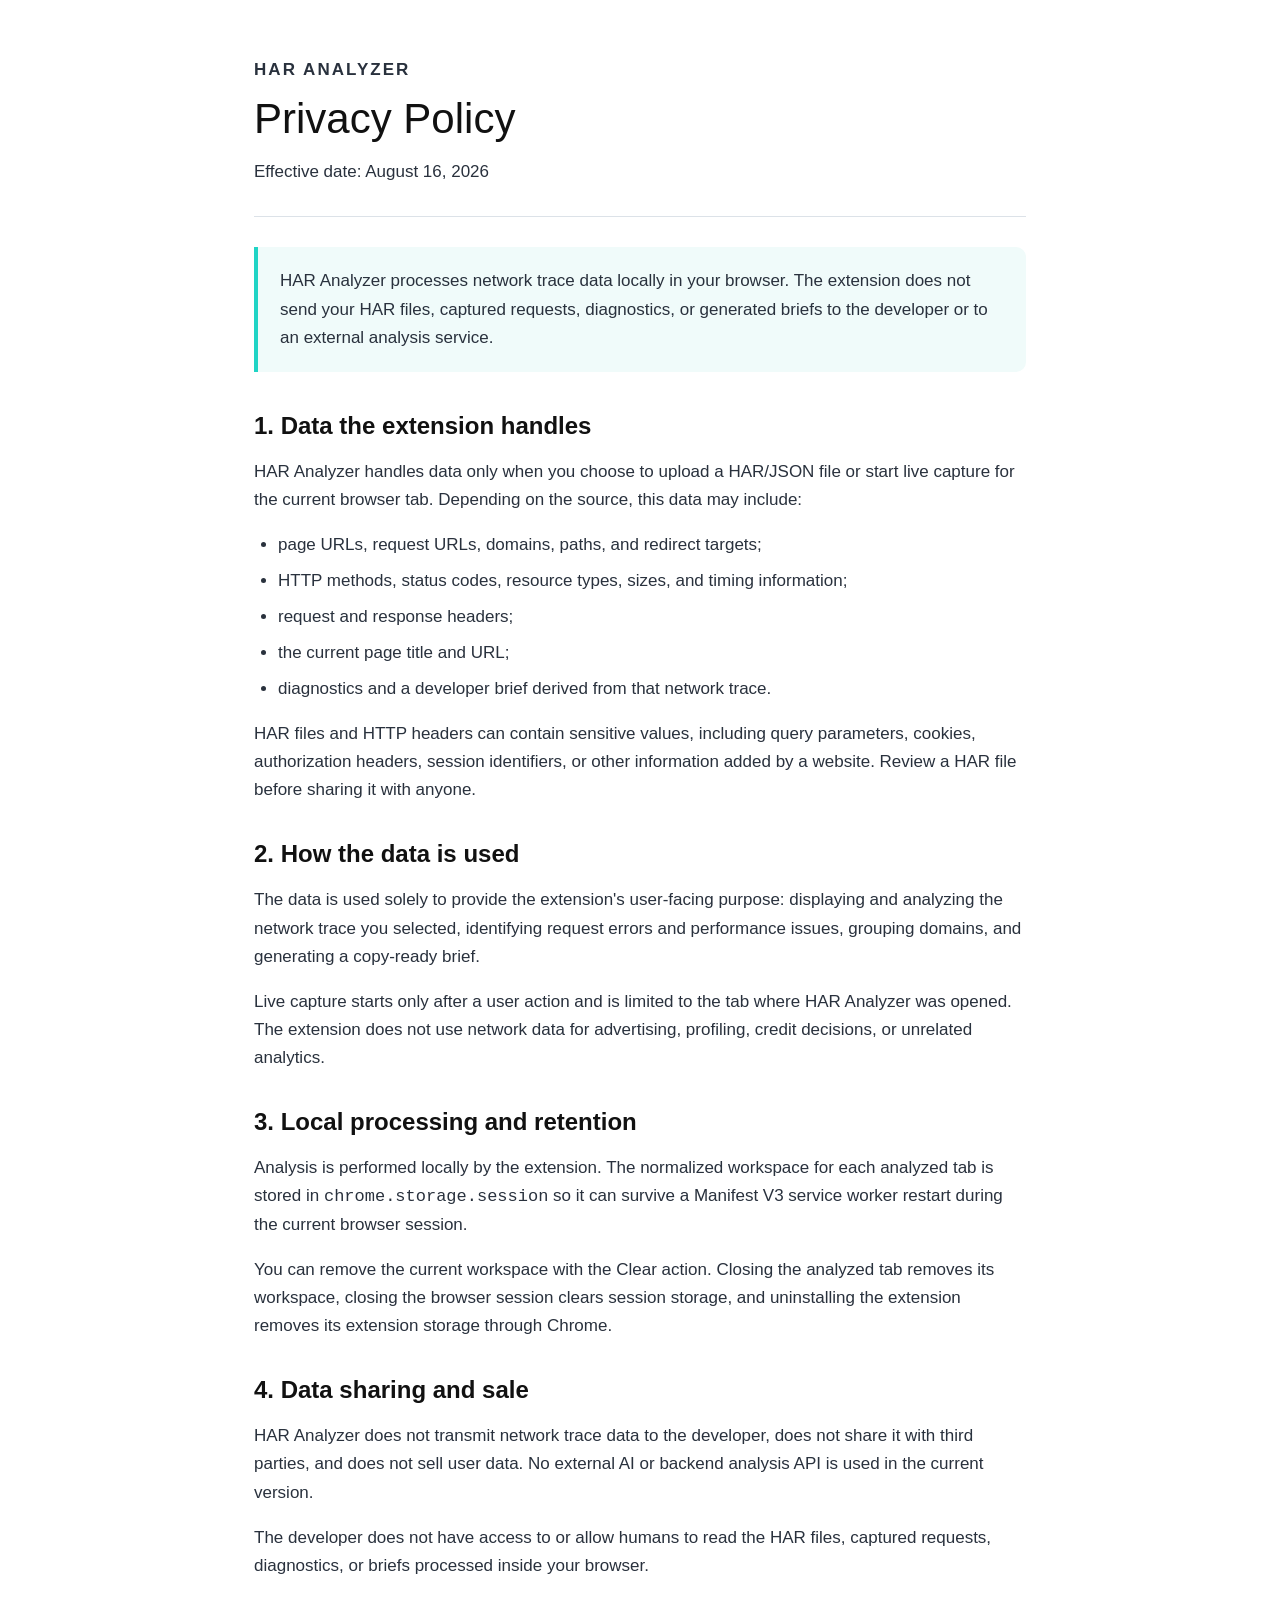
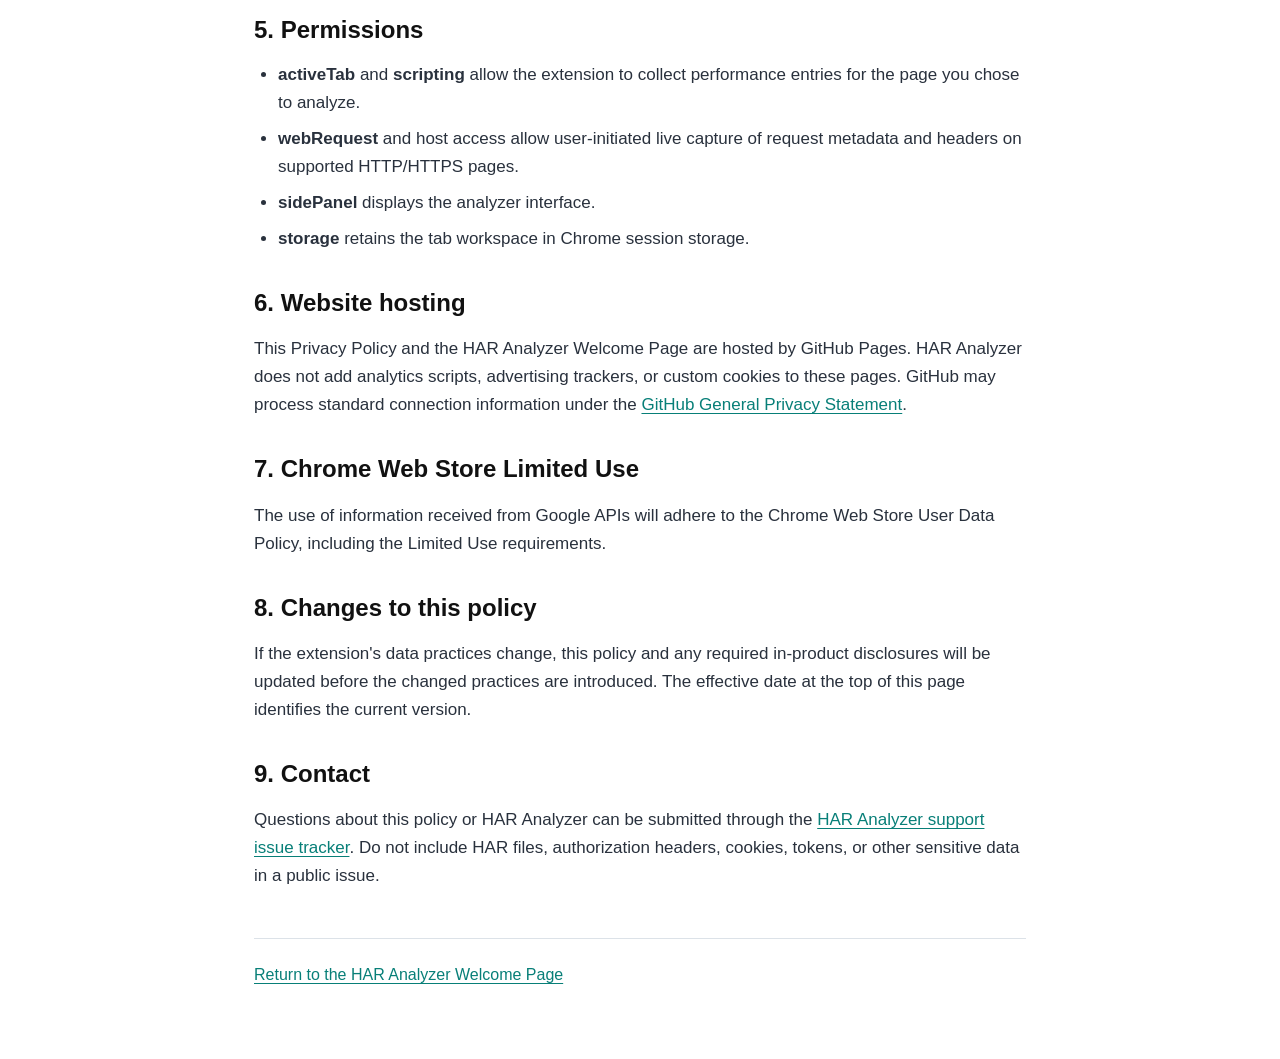
==== privacy.html @ 8afe2e1e "Add HAR Analyzer privacy policy" ====
<!doctype html>
<html lang="en">
  <head>
    <meta charset="UTF-8" />
    <meta name="viewport" content="width=device-width, initial-scale=1" />
    <title>Privacy Policy | HAR Analyzer</title>
    <meta
      name="description"
      content="Privacy Policy for the HAR Analyzer Chrome extension."
    />
    <link rel="stylesheet" href="styles.css" />
  </head>
  <body>
    <main class="legal-page">
      <header class="legal-header">
        <p class="legal-eyebrow">HAR Analyzer</p>
        <h1>Privacy Policy</h1>
        <p class="legal-updated">Effective date: August 16, 2026</p>
      </header>

      <p class="legal-summary">
        HAR Analyzer processes network trace data locally in your browser. The extension does not send your HAR files, captured requests, diagnostics, or generated briefs to the developer or to an external analysis service.
      </p>

      <section>
        <h2>1. Data the extension handles</h2>
        <p>HAR Analyzer handles data only when you choose to upload a HAR/JSON file or start live capture for the current browser tab. Depending on the source, this data may include:</p>
        <ul>
          <li>page URLs, request URLs, domains, paths, and redirect targets;</li>
          <li>HTTP methods, status codes, resource types, sizes, and timing information;</li>
          <li>request and response headers;</li>
          <li>the current page title and URL;</li>
          <li>diagnostics and a developer brief derived from that network trace.</li>
        </ul>
        <p>HAR files and HTTP headers can contain sensitive values, including query parameters, cookies, authorization headers, session identifiers, or other information added by a website. Review a HAR file before sharing it with anyone.</p>
      </section>

      <section>
        <h2>2. How the data is used</h2>
        <p>The data is used solely to provide the extension's user-facing purpose: displaying and analyzing the network trace you selected, identifying request errors and performance issues, grouping domains, and generating a copy-ready brief.</p>
        <p>Live capture starts only after a user action and is limited to the tab where HAR Analyzer was opened. The extension does not use network data for advertising, profiling, credit decisions, or unrelated analytics.</p>
      </section>

      <section>
        <h2>3. Local processing and retention</h2>
        <p>Analysis is performed locally by the extension. The normalized workspace for each analyzed tab is stored in <code>chrome.storage.session</code> so it can survive a Manifest V3 service worker restart during the current browser session.</p>
        <p>You can remove the current workspace with the Clear action. Closing the analyzed tab removes its workspace, closing the browser session clears session storage, and uninstalling the extension removes its extension storage through Chrome.</p>
      </section>

      <section>
        <h2>4. Data sharing and sale</h2>
        <p>HAR Analyzer does not transmit network trace data to the developer, does not share it with third parties, and does not sell user data. No external AI or backend analysis API is used in the current version.</p>
        <p>The developer does not have access to or allow humans to read the HAR files, captured requests, diagnostics, or briefs processed inside your browser.</p>
      </section>

      <section>
        <h2>5. Permissions</h2>
        <ul>
          <li><strong>activeTab</strong> and <strong>scripting</strong> allow the extension to collect performance entries for the page you chose to analyze.</li>
          <li><strong>webRequest</strong> and host access allow user-initiated live capture of request metadata and headers on supported HTTP/HTTPS pages.</li>
          <li><strong>sidePanel</strong> displays the analyzer interface.</li>
          <li><strong>storage</strong> retains the tab workspace in Chrome session storage.</li>
        </ul>
      </section>

      <section>
        <h2>6. Website hosting</h2>
        <p>This Privacy Policy and the HAR Analyzer Welcome Page are hosted by GitHub Pages. HAR Analyzer does not add analytics scripts, advertising trackers, or custom cookies to these pages. GitHub may process standard connection information under the <a href="https://docs.github.com/en/site-policy/privacy-policies/github-general-privacy-statement">GitHub General Privacy Statement</a>.</p>
      </section>

      <section>
        <h2>7. Chrome Web Store Limited Use</h2>
        <p>The use of information received from Google APIs will adhere to the Chrome Web Store User Data Policy, including the Limited Use requirements.</p>
      </section>

      <section>
        <h2>8. Changes to this policy</h2>
        <p>If the extension's data practices change, this policy and any required in-product disclosures will be updated before the changed practices are introduced. The effective date at the top of this page identifies the current version.</p>
      </section>

      <section>
        <h2>9. Contact</h2>
        <p>Questions about this policy or HAR Analyzer can be submitted through the <a href="https://github.com/BFglue/har-analyzer-welcome/issues">HAR Analyzer support issue tracker</a>. Do not include HAR files, authorization headers, cookies, tokens, or other sensitive data in a public issue.</p>
      </section>

      <footer class="legal-footer">
        <a href="index.html">Return to the HAR Analyzer Welcome Page</a>
      </footer>
    </main>
  </body>
</html>
---- styles.css ----
:root {
  --bg: #ffffff;
  --text: #111111;
  --muted: #333333;
  --max: 1080px;
}

* {
  box-sizing: border-box;
}

body {
  margin: 0;
  background: var(--bg);
  color: var(--text);
  font-family: Roboto, -apple-system, BlinkMacSystemFont, "Segoe UI", Arial, sans-serif;
  line-height: 1.45;
}

.page {
  max-width: var(--max);
  margin: 0 auto;
  padding: 40px 20px 56px;
}

h1 {
  margin: 0;
  font-size: 42px;
  line-height: 1.2;
  font-weight: 500;
  text-align: center;
}

.lead {
  max-width: 980px;
  margin: 22px auto 18px;
  color: var(--muted);
  font-size: 24px;
  text-align: center;
}

.shot {
  width: 100%;
  margin: 0 auto 24px;
}

.shot img {
  display: block;
  width: 100%;
  height: auto;
  border-radius: 10px;
}

.site-footer {
  margin-top: 36px;
  color: #5b6573;
  font-size: 15px;
  text-align: center;
}

.site-footer a,
.legal-page a {
  color: #087f78;
  text-underline-offset: 3px;
}

.legal-page {
  max-width: 820px;
  margin: 0 auto;
  padding: 56px 24px 72px;
}

.legal-header {
  padding-bottom: 30px;
  border-bottom: 1px solid #dce2e8;
}

.legal-eyebrow {
  margin: 0 0 10px;
  color: #087f78;
  font-size: 13px;
  font-weight: 700;
  letter-spacing: 0.12em;
  text-transform: uppercase;
}

.legal-page h1 {
  text-align: left;
}

.legal-updated {
  margin: 14px 0 0;
  color: #5b6573;
  font-size: 15px;
}

.legal-summary {
  margin: 30px 0 38px;
  padding: 20px 22px;
  border-left: 4px solid #20d4c5;
  border-radius: 0 10px 10px 0;
  background: #f0fbfa;
  font-size: 18px;
}

.legal-page section {
  margin-top: 34px;
}

.legal-page h2 {
  margin: 0 0 12px;
  font-size: 24px;
  line-height: 1.3;
}

.legal-page p,
.legal-page li {
  color: #29313d;
  font-size: 17px;
  line-height: 1.65;
}

.legal-page ul {
  padding-left: 24px;
}

.legal-page li + li {
  margin-top: 8px;
}

.legal-footer {
  margin-top: 48px;
  padding-top: 24px;
  border-top: 1px solid #dce2e8;
}

@media (max-width: 768px) {
  .page {
    padding: 24px 14px 36px;
  }

  h1 {
    font-size: 34px;
  }

  .lead {
    margin: 16px auto 14px;
    font-size: 19px;
  }

  .legal-page {
    padding: 36px 18px 52px;
  }

  .legal-page h1 {
    font-size: 34px;
  }

  .legal-summary {
    padding: 17px 18px;
    font-size: 17px;
  }

  .legal-page p,
  .legal-page li {
    font-size: 16px;
  }
}
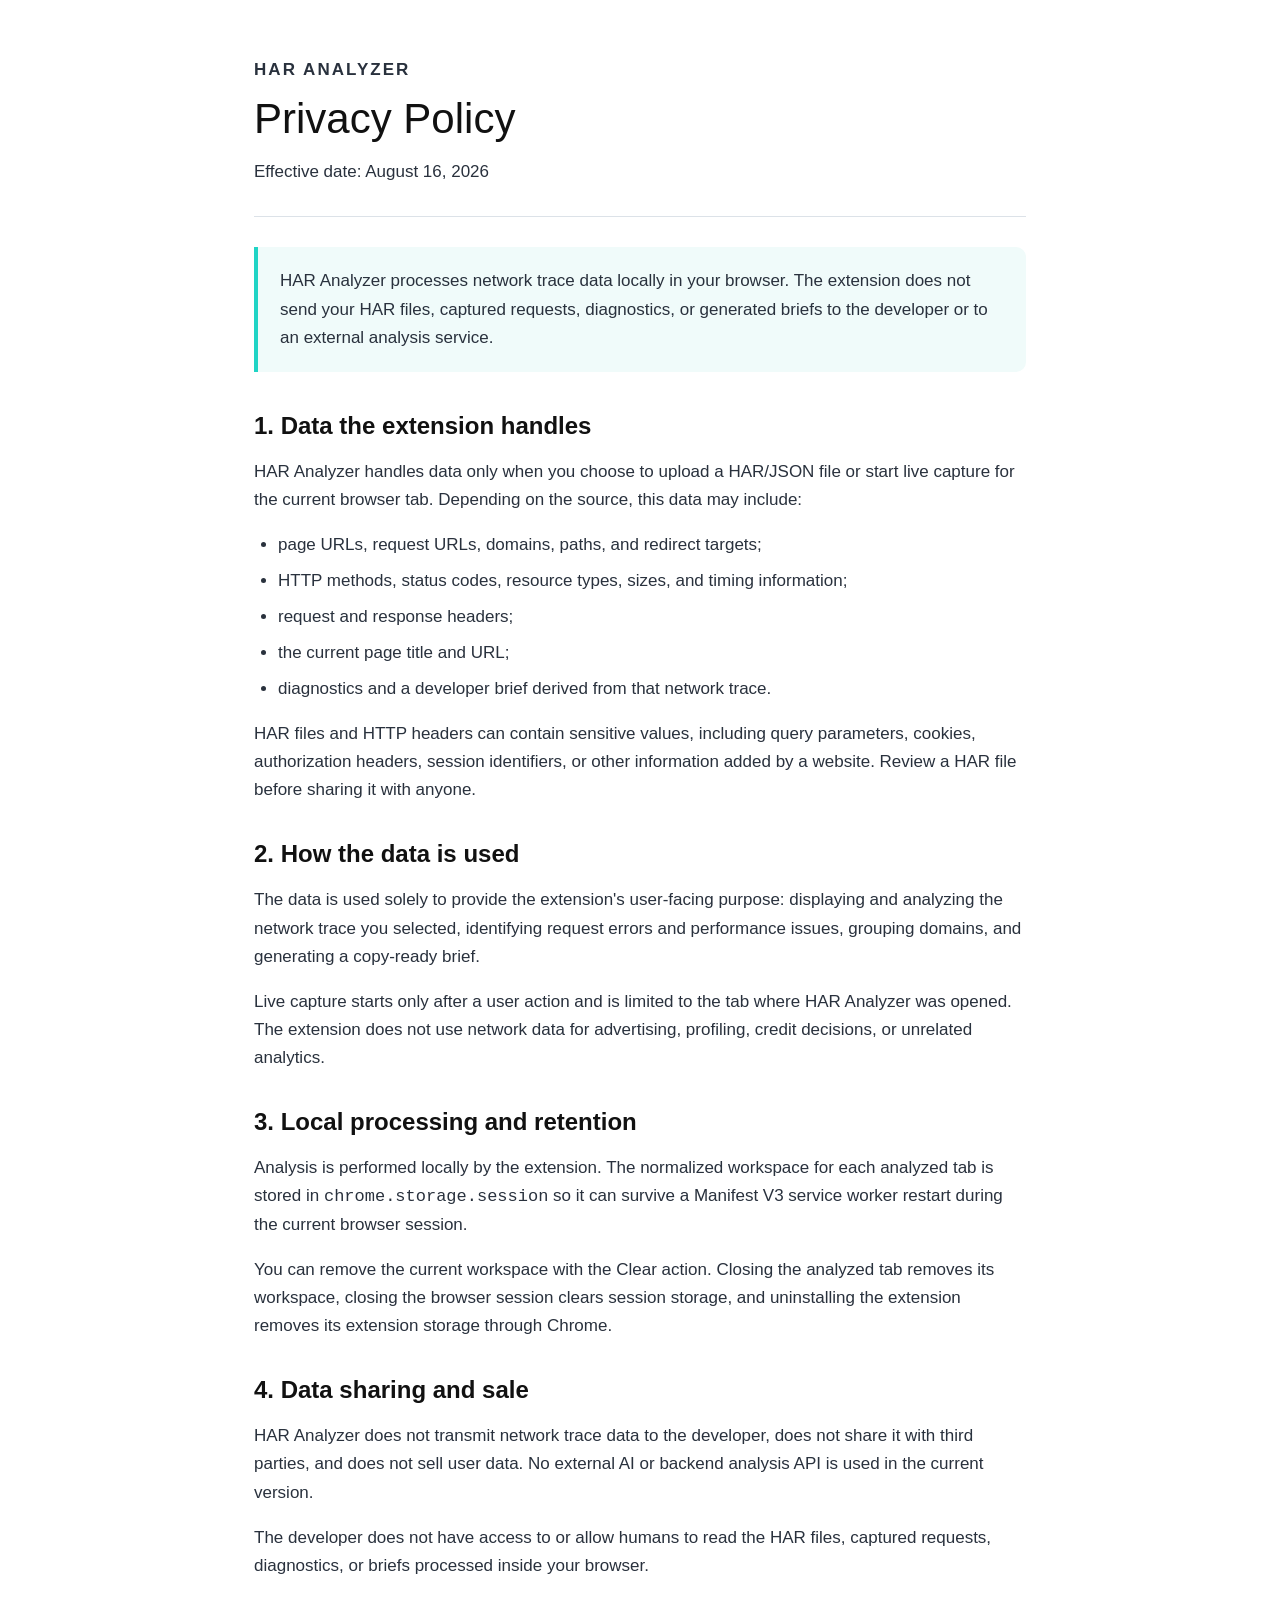
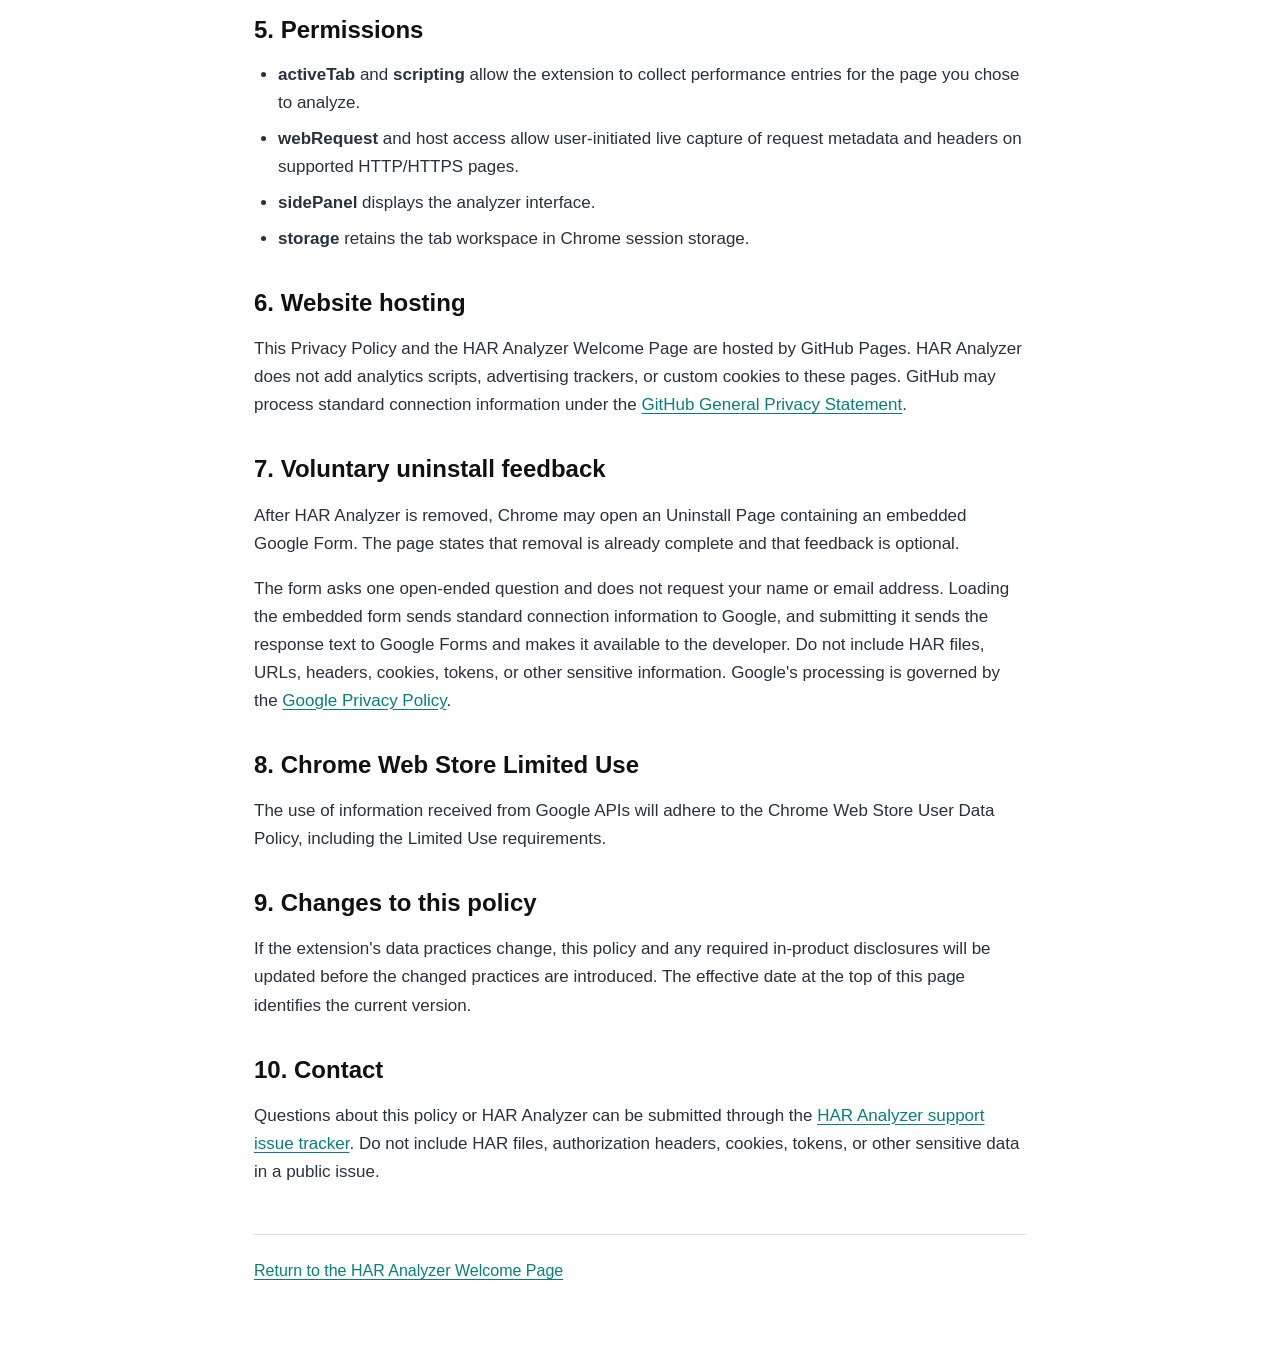
==== commit 72931d45: "Add HAR Analyzer uninstall feedback page" ====
--- a/privacy.html
+++ b/privacy.html
@@ -69,17 +69,23 @@
       </section>
 
       <section>
-        <h2>7. Chrome Web Store Limited Use</h2>
+        <h2>7. Voluntary uninstall feedback</h2>
+        <p>After HAR Analyzer is removed, Chrome may open an Uninstall Page containing an embedded Google Form. The page states that removal is already complete and that feedback is optional.</p>
+        <p>The form asks one open-ended question and does not request your name or email address. Loading the embedded form sends standard connection information to Google, and submitting it sends the response text to Google Forms and makes it available to the developer. Do not include HAR files, URLs, headers, cookies, tokens, or other sensitive information. Google's processing is governed by the <a href="https://policies.google.com/privacy">Google Privacy Policy</a>.</p>
+      </section>
+
+      <section>
+        <h2>8. Chrome Web Store Limited Use</h2>
         <p>The use of information received from Google APIs will adhere to the Chrome Web Store User Data Policy, including the Limited Use requirements.</p>
       </section>
 
       <section>
-        <h2>8. Changes to this policy</h2>
+        <h2>9. Changes to this policy</h2>
         <p>If the extension's data practices change, this policy and any required in-product disclosures will be updated before the changed practices are introduced. The effective date at the top of this page identifies the current version.</p>
       </section>
 
       <section>
-        <h2>9. Contact</h2>
+        <h2>10. Contact</h2>
         <p>Questions about this policy or HAR Analyzer can be submitted through the <a href="https://github.com/BFglue/har-analyzer-welcome/issues">HAR Analyzer support issue tracker</a>. Do not include HAR files, authorization headers, cookies, tokens, or other sensitive data in a public issue.</p>
       </section>
 
--- a/styles.css
+++ b/styles.css
@@ -134,6 +134,54 @@
   border-top: 1px solid #dce2e8;
 }
 
+.uninstall-page {
+  max-width: 900px;
+  margin: 0 auto;
+  padding: 64px 24px 72px;
+}
+
+.uninstall-header {
+  max-width: 760px;
+  margin: 0 auto;
+  text-align: center;
+}
+
+.uninstall-header h1 {
+  font-size: clamp(38px, 6vw, 58px);
+  font-weight: 400;
+  letter-spacing: -0.035em;
+}
+
+.uninstall-lead {
+  margin: 18px auto 0;
+  color: #4b5563;
+  font-size: 20px;
+  line-height: 1.6;
+}
+
+.uninstall-note {
+  margin: 12px auto 0;
+  color: #697386;
+  font-size: 15px;
+}
+
+.form-shell {
+  margin-top: 36px;
+  overflow: hidden;
+  border: 1px solid #dce2e8;
+  border-radius: 16px;
+  background: #ffffff;
+  box-shadow: 0 18px 50px rgba(25, 36, 50, 0.08);
+}
+
+.form-frame {
+  display: block;
+  width: 100%;
+  min-height: 720px;
+  border: 0;
+  background: #ffffff;
+}
+
 @media (max-width: 768px) {
   .page {
     padding: 24px 14px 36px;
@@ -165,4 +213,25 @@
   .legal-page li {
     font-size: 16px;
   }
-}
+
+  .uninstall-page {
+    padding: 40px 14px 48px;
+  }
+
+  .uninstall-header h1 {
+    font-size: 36px;
+  }
+
+  .uninstall-lead {
+    font-size: 18px;
+  }
+
+  .form-shell {
+    margin-top: 28px;
+    border-radius: 12px;
+  }
+
+  .form-frame {
+    min-height: 760px;
+  }
+}
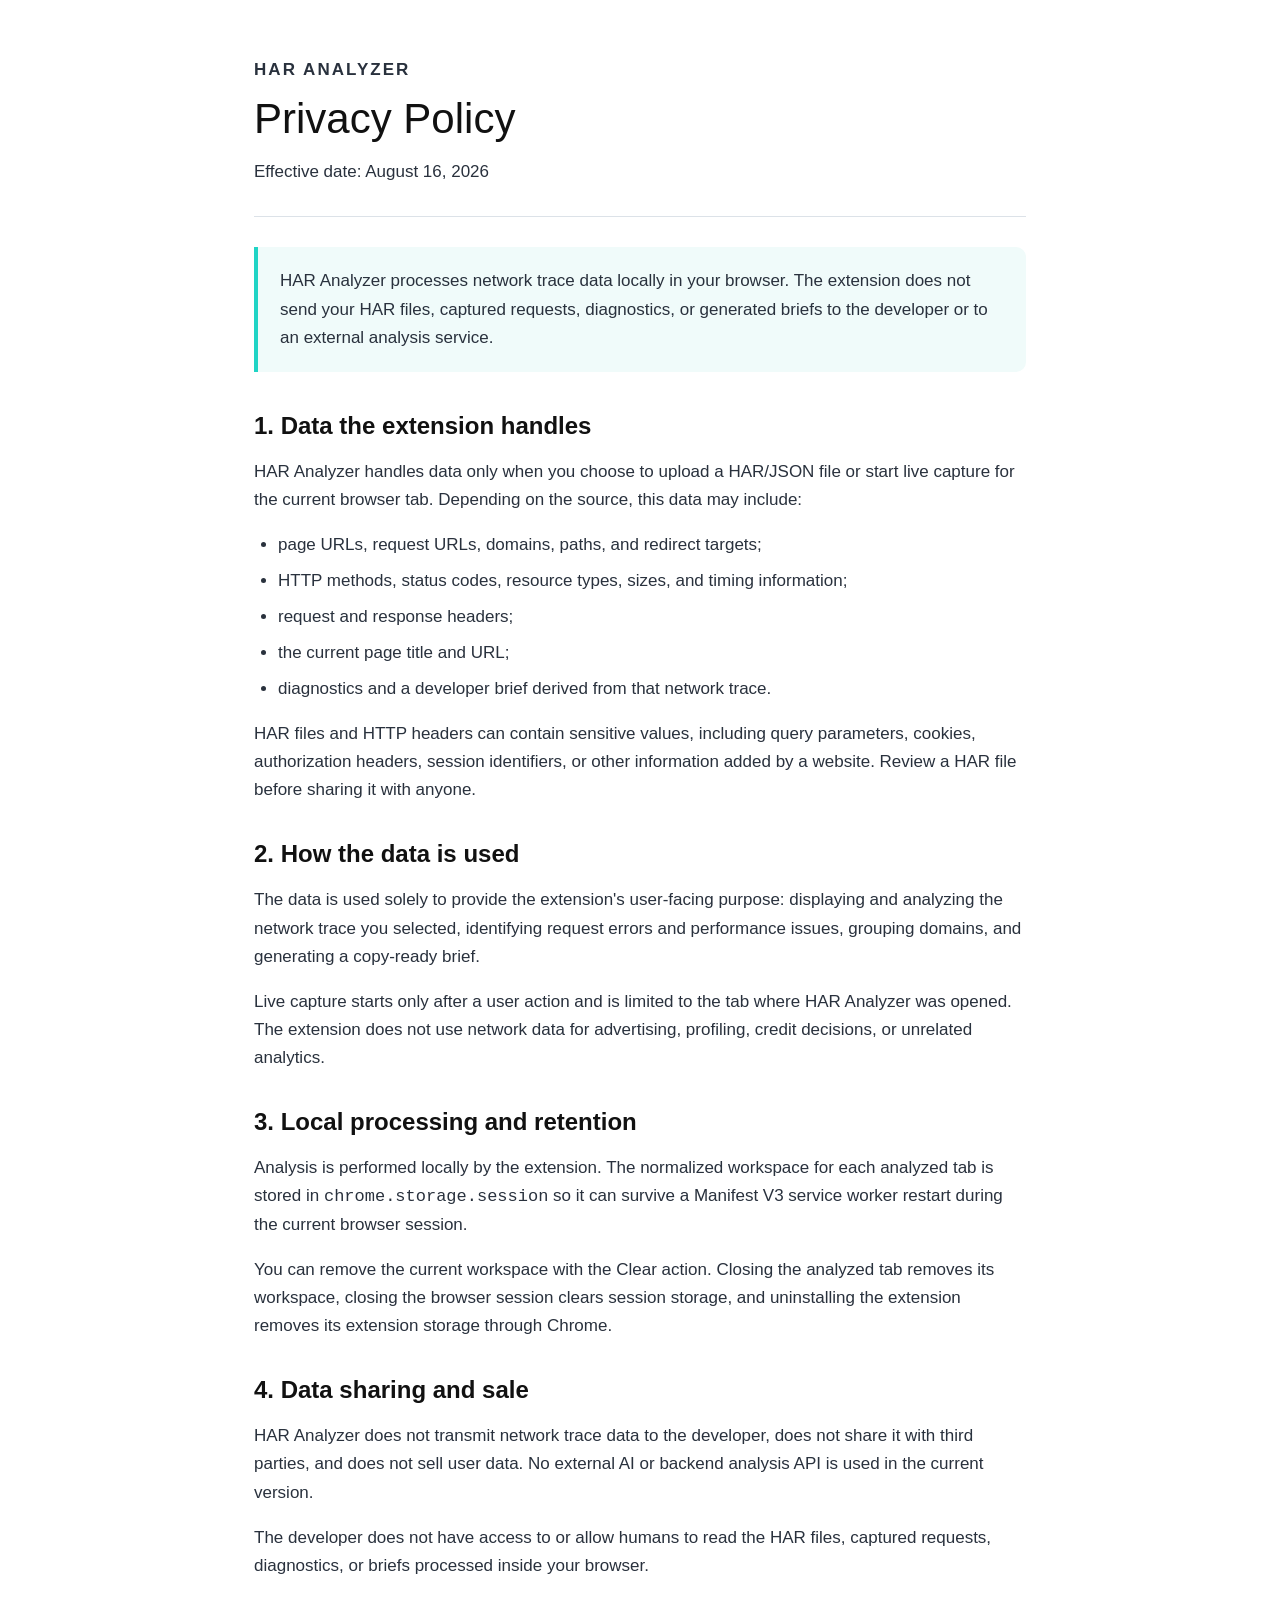
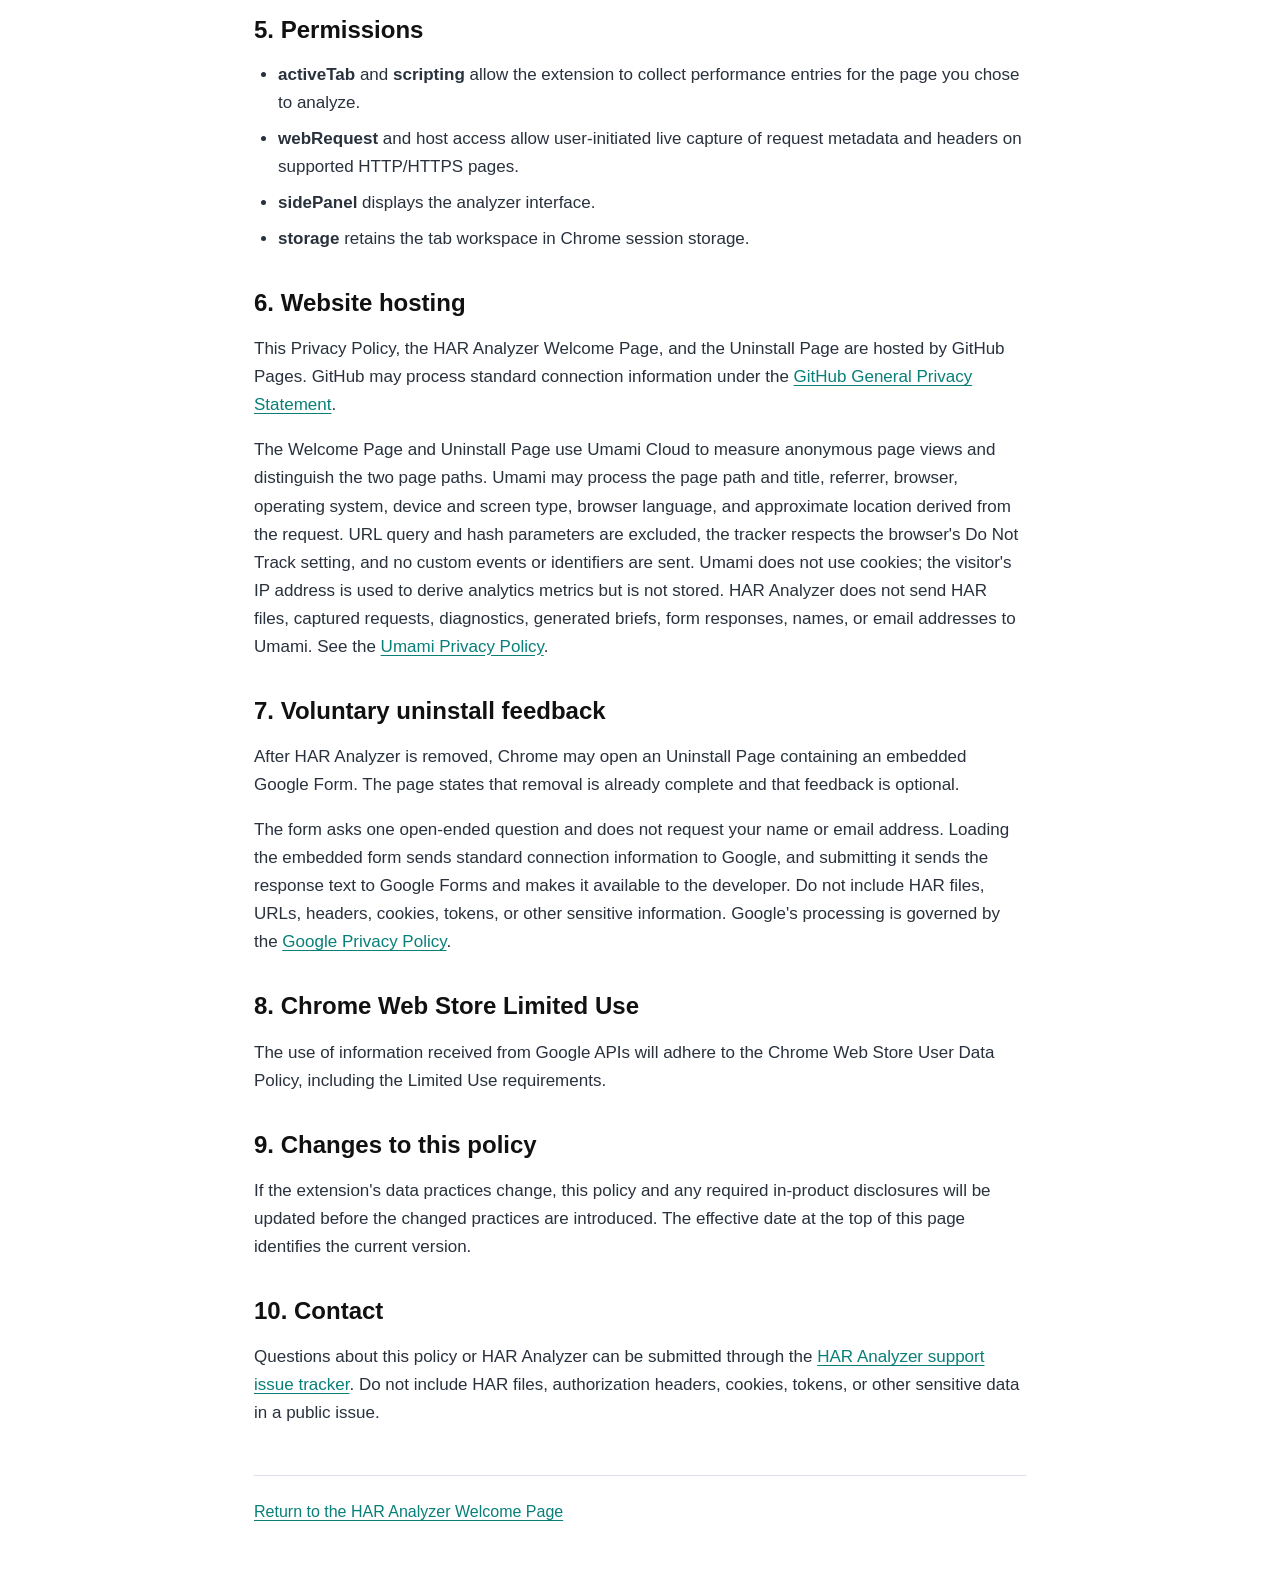
==== commit 5625e095: "Add privacy-conscious Umami page analytics" ====
--- a/privacy.html
+++ b/privacy.html
@@ -65,7 +65,8 @@
 
       <section>
         <h2>6. Website hosting</h2>
-        <p>This Privacy Policy and the HAR Analyzer Welcome Page are hosted by GitHub Pages. HAR Analyzer does not add analytics scripts, advertising trackers, or custom cookies to these pages. GitHub may process standard connection information under the <a href="https://docs.github.com/en/site-policy/privacy-policies/github-general-privacy-statement">GitHub General Privacy Statement</a>.</p>
+        <p>This Privacy Policy, the HAR Analyzer Welcome Page, and the Uninstall Page are hosted by GitHub Pages. GitHub may process standard connection information under the <a href="https://docs.github.com/en/site-policy/privacy-policies/github-general-privacy-statement">GitHub General Privacy Statement</a>.</p>
+        <p>The Welcome Page and Uninstall Page use Umami Cloud to measure anonymous page views and distinguish the two page paths. Umami may process the page path and title, referrer, browser, operating system, device and screen type, browser language, and approximate location derived from the request. URL query and hash parameters are excluded, the tracker respects the browser's Do Not Track setting, and no custom events or identifiers are sent. Umami does not use cookies; the visitor's IP address is used to derive analytics metrics but is not stored. HAR Analyzer does not send HAR files, captured requests, diagnostics, generated briefs, form responses, names, or email addresses to Umami. See the <a href="https://umami.is/privacy">Umami Privacy Policy</a>.</p>
       </section>
 
       <section>
